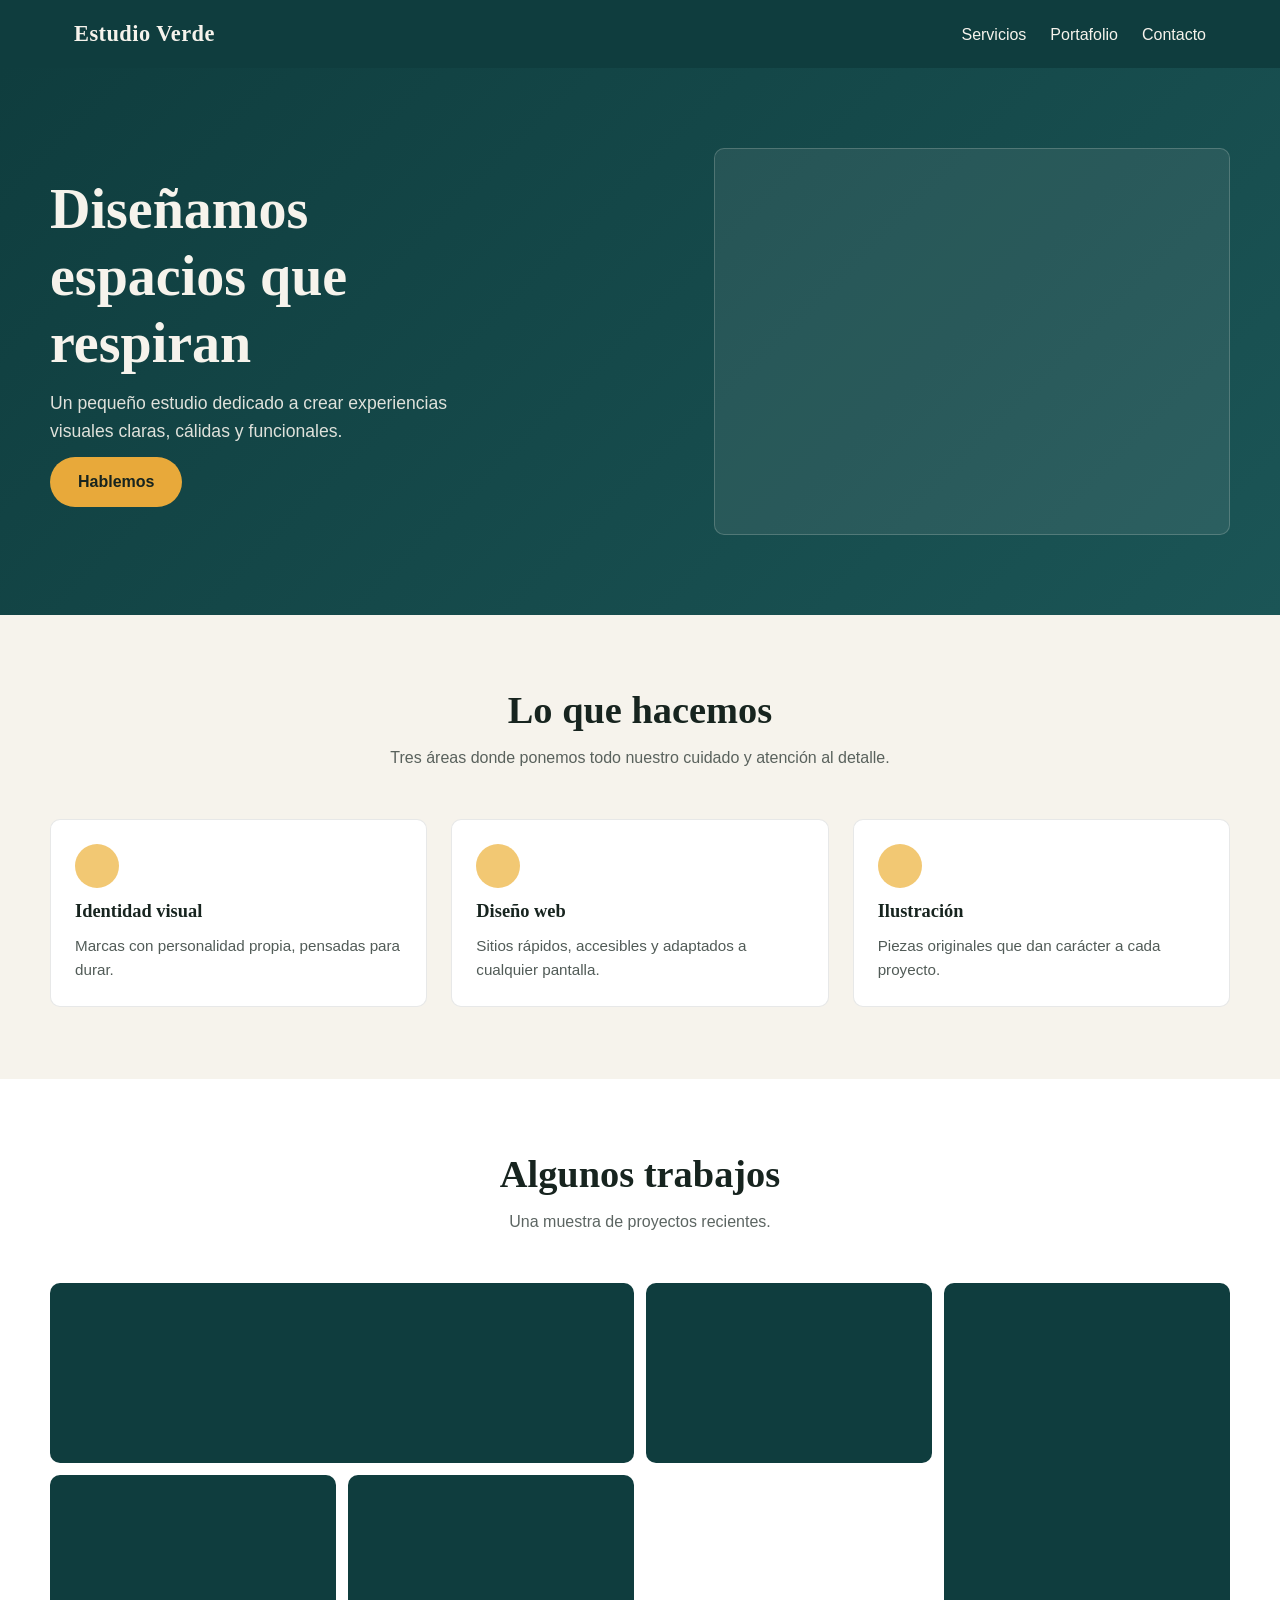
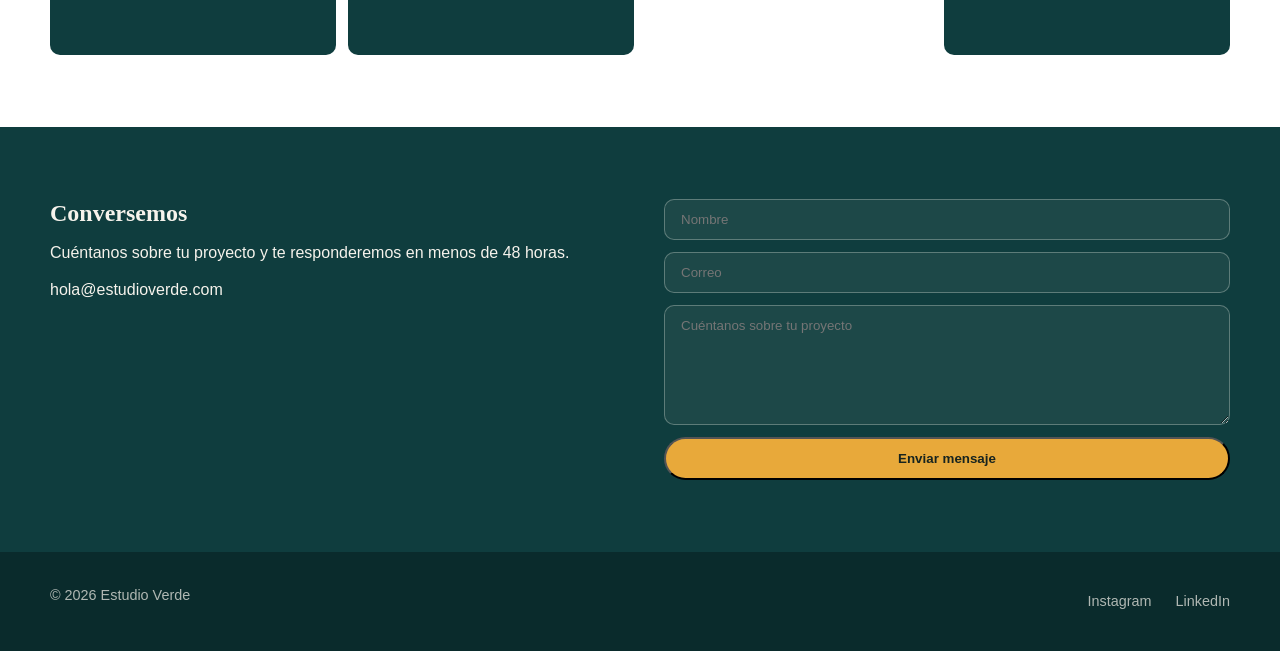
==== des2/index.html @ c8e610b9 "desafio2" ====
<!DOCTYPE html>
<html lang="es">
<head>
<meta charset="UTF-8">
<meta name="viewport" content="width=device-width, initial-scale=1.0">
<title>Demo — Layout Responsive</title>
<link rel="stylesheet" href="styles.css">
</head>
<body>

  <header class="site-header">
    <nav class="navbar">
      <a href="#" class="navbar__brand">Estudio Verde</a>
      <button class="navbar__toggle" aria-label="Abrir menú">☰</button>
      <ul class="navbar__links">
        <li><a href="#servicios">Servicios</a></li>
        <li><a href="#portafolio">Portafolio</a></li>
        <li><a href="#contacto">Contacto</a></li>
      </ul>
    </nav>
  </header>

  <section class="hero">
    <div class="hero__inner">
      <div class="hero__content">
        <h1>Diseñamos espacios que respiran</h1>
        <p>Un pequeño estudio dedicado a crear experiencias visuales claras, cálidas y funcionales.</p>
        <a href="#contacto" class="btn">Hablemos</a>
      </div>
      <div class="hero__media"></div>
    </div>
  </section>

  <section class="section" id="servicios">
    <div class="section__header">
      <h2>Lo que hacemos</h2>
      <p>Tres áreas donde ponemos todo nuestro cuidado y atención al detalle.</p>
    </div>
    <div class="cards-grid">
      <div class="card">
        <div class="card__icon"></div>
        <h3>Identidad visual</h3>
        <p>Marcas con personalidad propia, pensadas para durar.</p>
      </div>
      <div class="card">
        <div class="card__icon"></div>
        <h3>Diseño web</h3>
        <p>Sitios rápidos, accesibles y adaptados a cualquier pantalla.</p>
      </div>
      <div class="card">
        <div class="card__icon"></div>
        <h3>Ilustración</h3>
        <p>Piezas originales que dan carácter a cada proyecto.</p>
      </div>
    </div>
  </section>

  <section class="section section--alt" id="portafolio">
    <div class="section__header">
      <h2>Algunos trabajos</h2>
      <p>Una muestra de proyectos recientes.</p>
    </div>
    <div class="gallery-grid">
      <div class="gallery-grid__item gallery-grid__item--wide"></div>
      <div class="gallery-grid__item"></div>
      <div class="gallery-grid__item gallery-grid__item--tall"></div>
      <div class="gallery-grid__item"></div>
      <div class="gallery-grid__item"></div>
    </div>
  </section>

  <section class="section contact" id="contacto">
    <div class="contact__inner">
      <div class="contact__info">
        <h2>Conversemos</h2>
        <p>Cuéntanos sobre tu proyecto y te responderemos en menos de 48 horas.</p>
        <p>hola@estudioverde.com</p>
      </div>
      <div class="contact__form">
        <form>
          <input type="text" placeholder="Nombre" required>
          <input type="email" placeholder="Correo" required>
          <textarea placeholder="Cuéntanos sobre tu proyecto"></textarea>
          <button type="submit" class="btn">Enviar mensaje</button>
        </form>
      </div>
    </div>
  </section>

  <footer class="site-footer">
    <div class="footer__inner">
      <p>© 2026 Estudio Verde</p>
      <div class="footer__links">
        <a href="#">Instagram</a>
        <a href="#">LinkedIn</a>
      </div>
    </div>
  </footer>

  <script>
    document.querySelector('.navbar__toggle').addEventListener('click', () => {
      document.querySelector('.navbar__links').classList.toggle('is-open');
    });
  </script>
</body>
</html>
---- des2/styles.css ----
/* =========================================================
   ESTILOS BASE Y VARIABLES
   ========================================================= */
:root {
  --color-bg: #0F3D3E;
  --color-bg-alt: #F6F3EC;
  --color-text-light: #F6F3EC;
  --color-text-dark: #17241F;
  --color-accent: #E8A93A;
  --color-accent-soft: #F2C873;
  --color-card-bg: #FFFFFF;
  --color-border: rgba(23, 36, 31, 0.1);

  --font-display: "Georgia", "Iowan Old Style", serif;
  --font-body: "Helvetica Neue", Arial, sans-serif;

  --max-width: 1180px;
  --gap-lg: 3rem;
  --gap-md: 1.5rem;
  --gap-sm: 0.75rem;

  --radius: 10px;
  --transition: 0.25s ease;
}

* {
  box-sizing: border-box;
}

html {
  scroll-behavior: smooth;
}

body {
  margin: 0;
  font-family: var(--font-body);
  color: var(--color-text-dark);
  background-color: var(--color-bg-alt);
  line-height: 1.6;
}

h1, h2, h3 {
  font-family: var(--font-display);
  line-height: 1.2;
  margin: 0 0 var(--gap-sm);
}

p {
  margin: 0 0 var(--gap-sm);
}

a {
  color: inherit;
  text-decoration: none;
}

img {
  max-width: 100%;
  display: block;
}

ul {
  list-style: none;
  margin: 0;
  padding: 0;
}

.container {
  width: 100%;
  max-width: var(--max-width);
  margin: 0 auto;
  padding: 0 1.5rem;
}

/* =========================================================
   HEADER / NAVEGACIÓN — Flexbox
   ========================================================= */
.site-header {
  background-color: var(--color-bg);
  color: var(--color-text-light);
  position: sticky;
  top: 0;
  z-index: 100;
}

.navbar {
  display: flex;
  align-items: center;
  justify-content: space-between;
  padding: 1rem 1.5rem;
  max-width: var(--max-width);
  margin: 0 auto;
  gap: var(--gap-md);
}

.navbar__brand {
  font-family: var(--font-display);
  font-size: 1.4rem;
  font-weight: 700;
  letter-spacing: 0.02em;
}

.navbar__links {
  display: flex;
  gap: var(--gap-md);
  flex-wrap: wrap;
}

.navbar__links a {
  padding: 0.35rem 0;
  border-bottom: 2px solid transparent;
  transition: border-color var(--transition), color var(--transition);
}

.navbar__links a:hover,
.navbar__links a:focus-visible {
  border-color: var(--color-accent);
  color: var(--color-accent-soft);
}

/* Botón hamburguesa (solo visible en móvil) */
.navbar__toggle {
  display: none;
  background: none;
  border: none;
  color: var(--color-text-light);
  font-size: 1.6rem;
  cursor: pointer;
}

/* =========================================================
   HERO — Flexbox
   ========================================================= */
.hero {
  background: linear-gradient(135deg, var(--color-bg) 0%, #1B5556 100%);
  color: var(--color-text-light);
  padding: 5rem 1.5rem;
}

.hero__inner {
  max-width: var(--max-width);
  margin: 0 auto;
  display: flex;
  align-items: center;
  justify-content: space-between;
  gap: var(--gap-lg);
  flex-wrap: wrap;
}

.hero__content {
  flex: 1 1 420px;
}

.hero__content h1 {
  font-size: clamp(2rem, 4vw + 1rem, 3.5rem);
  max-width: 16ch;
}

.hero__content p {
  font-size: 1.1rem;
  max-width: 42ch;
  opacity: 0.9;
}

.hero__media {
  flex: 1 1 320px;
  aspect-ratio: 4 / 3;
  background-color: rgba(246, 243, 236, 0.08);
  border: 1px solid rgba(246, 243, 236, 0.2);
  border-radius: var(--radius);
}

.btn {
  display: inline-block;
  padding: 0.75rem 1.75rem;
  background-color: var(--color-accent);
  color: var(--color-text-dark);
  border-radius: 999px;
  font-weight: 700;
  transition: transform var(--transition), background-color var(--transition);
}

.btn:hover,
.btn:focus-visible {
  transform: translateY(-2px);
  background-color: var(--color-accent-soft);
}

/* =========================================================
   SECCIONES GENERALES
   ========================================================= */
.section {
  padding: 4.5rem 1.5rem;
}

.section--alt {
  background-color: var(--color-card-bg);
}

.section__header {
  max-width: 640px;
  margin: 0 auto var(--gap-lg);
  text-align: center;
}

.section__header h2 {
  font-size: clamp(1.6rem, 2.5vw + 1rem, 2.4rem);
}

.section__header p {
  color: rgba(23, 36, 31, 0.7);
}

/* =========================================================
   SERVICIOS / TARJETAS — CSS Grid
   ========================================================= */
.cards-grid {
  max-width: var(--max-width);
  margin: 0 auto;
  display: grid;
  grid-template-columns: repeat(auto-fit, minmax(240px, 1fr));
  gap: var(--gap-md);
}

.card {
  background-color: var(--color-card-bg);
  border: 1px solid var(--color-border);
  border-radius: var(--radius);
  padding: var(--gap-md);
  transition: transform var(--transition), box-shadow var(--transition);
}

.card:hover {
  transform: translateY(-4px);
  box-shadow: 0 12px 24px rgba(15, 61, 62, 0.12);
}

.card__icon {
  width: 44px;
  height: 44px;
  border-radius: 50%;
  background-color: var(--color-accent-soft);
  margin-bottom: var(--gap-sm);
}

.card h3 {
  font-size: 1.15rem;
}

.card p {
  font-size: 0.95rem;
  color: rgba(23, 36, 31, 0.75);
  margin: 0;
}

/* =========================================================
   GALERÍA / PORTAFOLIO — CSS Grid
   ========================================================= */
.gallery-grid {
  max-width: var(--max-width);
  margin: 0 auto;
  display: grid;
  grid-template-columns: repeat(4, 1fr);
  grid-auto-rows: 180px;
  gap: var(--gap-sm);
}

.gallery-grid__item {
  background-color: var(--color-bg);
  border-radius: var(--radius);
  overflow: hidden;
}

.gallery-grid__item--wide {
  grid-column: span 2;
}

.gallery-grid__item--tall {
  grid-row: span 2;
}

/* =========================================================
   CONTACTO — Flexbox (formulario + info)
   ========================================================= */
.contact {
  background-color: var(--color-bg);
  color: var(--color-text-light);
}

.contact__inner {
  max-width: var(--max-width);
  margin: 0 auto;
  display: flex;
  gap: var(--gap-lg);
  flex-wrap: wrap;
}

.contact__info,
.contact__form {
  flex: 1 1 320px;
}

.contact__form form {
  display: flex;
  flex-direction: column;
  gap: var(--gap-sm);
}

.contact__form input,
.contact__form textarea {
  padding: 0.75rem 1rem;
  border-radius: var(--radius);
  border: 1px solid rgba(246, 243, 236, 0.3);
  background-color: rgba(246, 243, 236, 0.06);
  color: var(--color-text-light);
  font-family: inherit;
}

.contact__form textarea {
  min-height: 120px;
  resize: vertical;
}

/* =========================================================
   FOOTER — Flexbox
   ========================================================= */
.site-footer {
  background-color: #0A2B2C;
  color: rgba(246, 243, 236, 0.7);
  padding: 2rem 1.5rem;
}

.footer__inner {
  max-width: var(--max-width);
  margin: 0 auto;
  display: flex;
  align-items: center;
  justify-content: space-between;
  gap: var(--gap-md);
  flex-wrap: wrap;
  font-size: 0.9rem;
}

.footer__links {
  display: flex;
  gap: var(--gap-md);
}

/* =========================================================
   RESPONSIVE — MEDIA QUERIES
   ========================================================= */

/* Tablets: ≤ 900px */
@media (max-width: 900px) {
  .gallery-grid {
    grid-template-columns: repeat(2, 1fr);
  }

  .gallery-grid__item--wide {
    grid-column: span 2;
  }

  .hero {
    padding: 3.5rem 1.5rem;
  }
}

/* Móviles grandes: ≤ 680px */
@media (max-width: 680px) {
  .navbar__links {
    position: absolute;
    top: 100%;
    left: 0;
    right: 0;
    background-color: var(--color-bg);
    flex-direction: column;
    padding: 1rem 1.5rem;
    gap: var(--gap-sm);
    display: none;
  }

  .navbar__links.is-open {
    display: flex;
  }

  .navbar__toggle {
    display: block;
  }

  .hero__inner {
    text-align: center;
    justify-content: center;
  }

  .section {
    padding: 3rem 1.25rem;
  }

  .gallery-grid {
    grid-template-columns: 1fr;
    grid-auto-rows: 160px;
  }

  .gallery-grid__item--wide,
  .gallery-grid__item--tall {
    grid-column: span 1;
    grid-row: span 1;
  }

  .footer__inner {
    flex-direction: column;
    text-align: center;
  }
}

/* Móviles pequeños: ≤ 420px */
@media (max-width: 420px) {
  .navbar__brand {
    font-size: 1.2rem;
  }

  .btn {
    width: 100%;
    text-align: center;
  }

  .card {
    padding: 1.25rem;
  }
}

/* =========================================================
   ACCESIBILIDAD
   ========================================================= */
:focus-visible {
  outline: 3px solid var(--color-accent);
  outline-offset: 2px;
}

@media (prefers-reduced-motion: reduce) {
  * {
    transition: none !important;
    scroll-behavior: auto !important;
  }
}
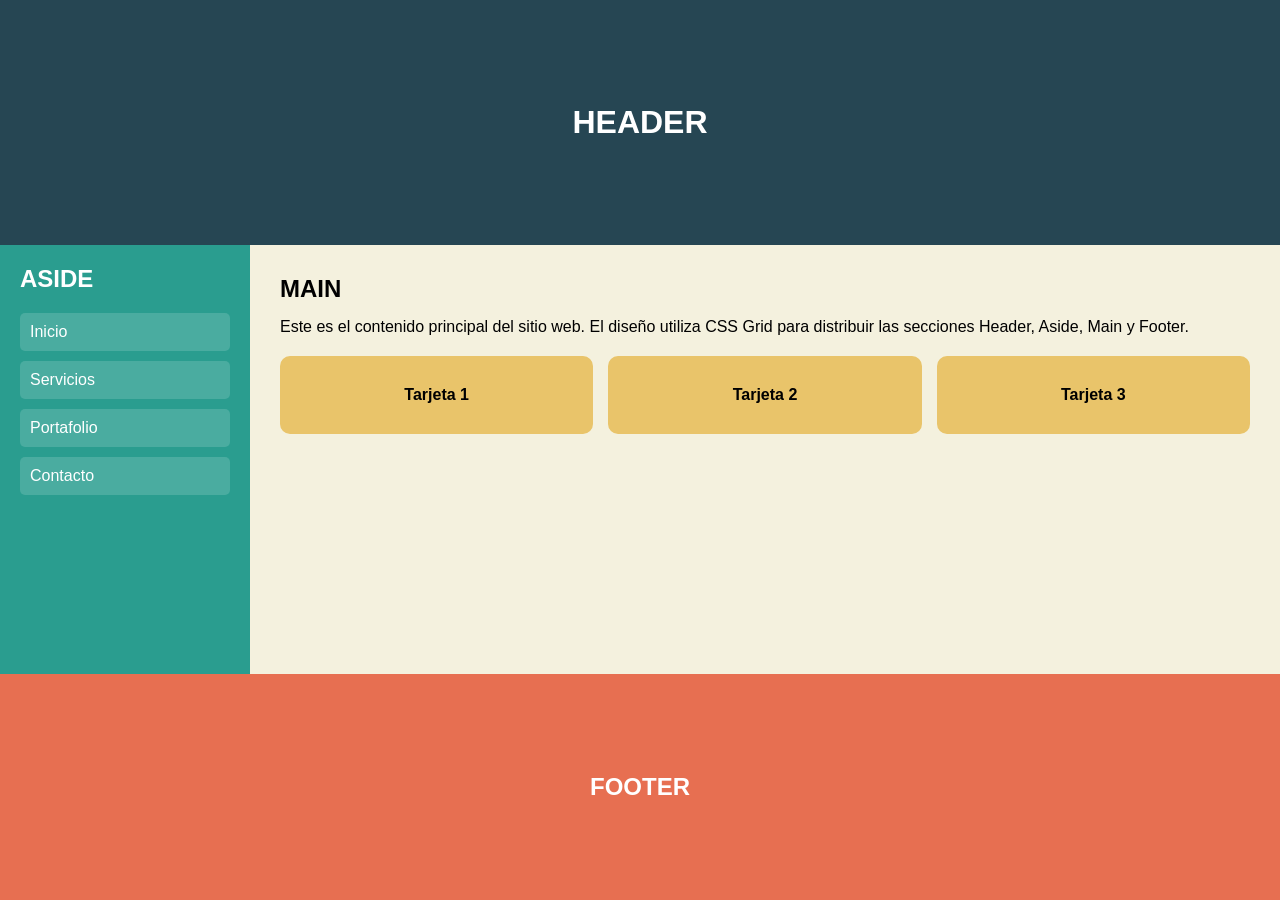
==== commit b6ba3a31: "desafio2 corregido" ====
--- a/des2/index.html
+++ b/des2/index.html
@@ -1,106 +1,55 @@
 <!DOCTYPE html>
 <html lang="es">
+
 <head>
-<meta charset="UTF-8">
-<meta name="viewport" content="width=device-width, initial-scale=1.0">
-<title>Demo — Layout Responsive</title>
-<link rel="stylesheet" href="styles.css">
+    <meta charset="UTF-8">
+    <meta name="viewport" content="width=device-width, initial-scale=1.0">
+    <title>Layout Responsive con CSS Grid</title>
+    <link rel="stylesheet" href="styles.css">
 </head>
+
 <body>
 
-  <header class="site-header">
-    <nav class="navbar">
-      <a href="#" class="navbar__brand">Estudio Verde</a>
-      <button class="navbar__toggle" aria-label="Abrir menú">☰</button>
-      <ul class="navbar__links">
-        <li><a href="#servicios">Servicios</a></li>
-        <li><a href="#portafolio">Portafolio</a></li>
-        <li><a href="#contacto">Contacto</a></li>
-      </ul>
-    </nav>
-  </header>
+    <div class="contenedor">
 
-  <section class="hero">
-    <div class="hero__inner">
-      <div class="hero__content">
-        <h1>Diseñamos espacios que respiran</h1>
-        <p>Un pequeño estudio dedicado a crear experiencias visuales claras, cálidas y funcionales.</p>
-        <a href="#contacto" class="btn">Hablemos</a>
-      </div>
-      <div class="hero__media"></div>
+        <header class="header">
+            <h1>HEADER</h1>
+        </header>
+
+        <aside class="aside">
+            <h2>ASIDE</h2>
+
+            <ul>
+                <li>Inicio</li>
+                <li>Servicios</li>
+                <li>Portafolio</li>
+                <li>Contacto</li>
+            </ul>
+        </aside>
+
+        <main class="main">
+            <h2>MAIN</h2>
+
+            <p>
+                Este es el contenido principal del sitio web.
+                El diseño utiliza CSS Grid para distribuir
+                las secciones Header, Aside, Main y Footer.
+            </p>
+
+            <div class="cards">
+                <div class="card">Tarjeta 1</div>
+                <div class="card">Tarjeta 2</div>
+                <div class="card">Tarjeta 3</div>
+            </div>
+
+        </main>
+
+        <footer class="footer">
+            <h2>FOOTER</h2>
+        </footer>
+
     </div>
-  </section>
 
-  <section class="section" id="servicios">
-    <div class="section__header">
-      <h2>Lo que hacemos</h2>
-      <p>Tres áreas donde ponemos todo nuestro cuidado y atención al detalle.</p>
-    </div>
-    <div class="cards-grid">
-      <div class="card">
-        <div class="card__icon"></div>
-        <h3>Identidad visual</h3>
-        <p>Marcas con personalidad propia, pensadas para durar.</p>
-      </div>
-      <div class="card">
-        <div class="card__icon"></div>
-        <h3>Diseño web</h3>
-        <p>Sitios rápidos, accesibles y adaptados a cualquier pantalla.</p>
-      </div>
-      <div class="card">
-        <div class="card__icon"></div>
-        <h3>Ilustración</h3>
-        <p>Piezas originales que dan carácter a cada proyecto.</p>
-      </div>
-    </div>
-  </section>
+</body>
 
-  <section class="section section--alt" id="portafolio">
-    <div class="section__header">
-      <h2>Algunos trabajos</h2>
-      <p>Una muestra de proyectos recientes.</p>
-    </div>
-    <div class="gallery-grid">
-      <div class="gallery-grid__item gallery-grid__item--wide"></div>
-      <div class="gallery-grid__item"></div>
-      <div class="gallery-grid__item gallery-grid__item--tall"></div>
-      <div class="gallery-grid__item"></div>
-      <div class="gallery-grid__item"></div>
-    </div>
-  </section>
-
-  <section class="section contact" id="contacto">
-    <div class="contact__inner">
-      <div class="contact__info">
-        <h2>Conversemos</h2>
-        <p>Cuéntanos sobre tu proyecto y te responderemos en menos de 48 horas.</p>
-        <p>hola@estudioverde.com</p>
-      </div>
-      <div class="contact__form">
-        <form>
-          <input type="text" placeholder="Nombre" required>
-          <input type="email" placeholder="Correo" required>
-          <textarea placeholder="Cuéntanos sobre tu proyecto"></textarea>
-          <button type="submit" class="btn">Enviar mensaje</button>
-        </form>
-      </div>
-    </div>
-  </section>
-
-  <footer class="site-footer">
-    <div class="footer__inner">
-      <p>© 2026 Estudio Verde</p>
-      <div class="footer__links">
-        <a href="#">Instagram</a>
-        <a href="#">LinkedIn</a>
-      </div>
-    </div>
-  </footer>
-
-  <script>
-    document.querySelector('.navbar__toggle').addEventListener('click', () => {
-      document.querySelector('.navbar__links').classList.toggle('is-open');
-    });
-  </script>
-</body>
-</html>
+</html>
--- a/des2/styles.css
+++ b/des2/styles.css
@@ -1,445 +1,160 @@
-/* =========================================================
-   ESTILOS BASE Y VARIABLES
-   ========================================================= */
-:root {
-  --color-bg: #0F3D3E;
-  --color-bg-alt: #F6F3EC;
-  --color-text-light: #F6F3EC;
-  --color-text-dark: #17241F;
-  --color-accent: #E8A93A;
-  --color-accent-soft: #F2C873;
-  --color-card-bg: #FFFFFF;
-  --color-border: rgba(23, 36, 31, 0.1);
-
-  --font-display: "Georgia", "Iowan Old Style", serif;
-  --font-body: "Helvetica Neue", Arial, sans-serif;
-
-  --max-width: 1180px;
-  --gap-lg: 3rem;
-  --gap-md: 1.5rem;
-  --gap-sm: 0.75rem;
-
-  --radius: 10px;
-  --transition: 0.25s ease;
-}
+/* RESET */
 
 * {
-  box-sizing: border-box;
-}
-
-html {
-  scroll-behavior: smooth;
+    margin: 0;
+    padding: 0;
+    box-sizing: border-box;
 }
 
 body {
-  margin: 0;
-  font-family: var(--font-body);
-  color: var(--color-text-dark);
-  background-color: var(--color-bg-alt);
-  line-height: 1.6;
+    font-family: Arial, sans-serif;
+    min-height: 100vh;
 }
 
-h1, h2, h3 {
-  font-family: var(--font-display);
-  line-height: 1.2;
-  margin: 0 0 var(--gap-sm);
+/* GRID PRINCIPAL */
+
+.contenedor {
+    display: grid;
+    min-height: 100vh;
+
+    grid-template-columns: 250px 1fr;
+
+    grid-template-areas:
+        "header header"
+        "aside main"
+        "footer footer";
 }
 
-p {
-  margin: 0 0 var(--gap-sm);
+/* HEADER */
+
+.header {
+    grid-area: header;
+    background-color: #264653;
+    color: white;
+
+    display: flex;
+    justify-content: center;
+    align-items: center;
+
+    padding: 30px;
 }
 
-a {
-  color: inherit;
-  text-decoration: none;
+/* ASIDE */
+
+.aside {
+    grid-area: aside;
+    background-color: #2A9D8F;
+    color: white;
+
+    padding: 20px;
 }
 
-img {
-  max-width: 100%;
-  display: block;
+.aside h2 {
+    margin-bottom: 20px;
 }
 
-ul {
-  list-style: none;
-  margin: 0;
-  padding: 0;
+.aside ul {
+    list-style: none;
 }
 
-.container {
-  width: 100%;
-  max-width: var(--max-width);
-  margin: 0 auto;
-  padding: 0 1.5rem;
+.aside li {
+    margin-bottom: 10px;
+    padding: 10px;
+    background-color: rgba(255,255,255,0.15);
+    border-radius: 5px;
 }
 
-/* =========================================================
-   HEADER / NAVEGACIÓN — Flexbox
-   ========================================================= */
-.site-header {
-  background-color: var(--color-bg);
-  color: var(--color-text-light);
-  position: sticky;
-  top: 0;
-  z-index: 100;
+/* MAIN */
+
+.main {
+    grid-area: main;
+    background-color: #F4F1DE;
+
+    padding: 30px;
 }
 
-.navbar {
-  display: flex;
-  align-items: center;
-  justify-content: space-between;
-  padding: 1rem 1.5rem;
-  max-width: var(--max-width);
-  margin: 0 auto;
-  gap: var(--gap-md);
+.main h2 {
+    margin-bottom: 15px;
 }
 
-.navbar__brand {
-  font-family: var(--font-display);
-  font-size: 1.4rem;
-  font-weight: 700;
-  letter-spacing: 0.02em;
+.main p {
+    margin-bottom: 20px;
 }
 
-.navbar__links {
-  display: flex;
-  gap: var(--gap-md);
-  flex-wrap: wrap;
-}
+/* TARJETAS */
 
-.navbar__links a {
-  padding: 0.35rem 0;
-  border-bottom: 2px solid transparent;
-  transition: border-color var(--transition), color var(--transition);
-}
+.cards {
+    display: grid;
 
-.navbar__links a:hover,
-.navbar__links a:focus-visible {
-  border-color: var(--color-accent);
-  color: var(--color-accent-soft);
-}
+    grid-template-columns:
+        repeat(auto-fit, minmax(200px, 1fr));
 
-/* Botón hamburguesa (solo visible en móvil) */
-.navbar__toggle {
-  display: none;
-  background: none;
-  border: none;
-  color: var(--color-text-light);
-  font-size: 1.6rem;
-  cursor: pointer;
-}
-
-/* =========================================================
-   HERO — Flexbox
-   ========================================================= */
-.hero {
-  background: linear-gradient(135deg, var(--color-bg) 0%, #1B5556 100%);
-  color: var(--color-text-light);
-  padding: 5rem 1.5rem;
-}
-
-.hero__inner {
-  max-width: var(--max-width);
-  margin: 0 auto;
-  display: flex;
-  align-items: center;
-  justify-content: space-between;
-  gap: var(--gap-lg);
-  flex-wrap: wrap;
-}
-
-.hero__content {
-  flex: 1 1 420px;
-}
-
-.hero__content h1 {
-  font-size: clamp(2rem, 4vw + 1rem, 3.5rem);
-  max-width: 16ch;
-}
-
-.hero__content p {
-  font-size: 1.1rem;
-  max-width: 42ch;
-  opacity: 0.9;
-}
-
-.hero__media {
-  flex: 1 1 320px;
-  aspect-ratio: 4 / 3;
-  background-color: rgba(246, 243, 236, 0.08);
-  border: 1px solid rgba(246, 243, 236, 0.2);
-  border-radius: var(--radius);
-}
-
-.btn {
-  display: inline-block;
-  padding: 0.75rem 1.75rem;
-  background-color: var(--color-accent);
-  color: var(--color-text-dark);
-  border-radius: 999px;
-  font-weight: 700;
-  transition: transform var(--transition), background-color var(--transition);
-}
-
-.btn:hover,
-.btn:focus-visible {
-  transform: translateY(-2px);
-  background-color: var(--color-accent-soft);
-}
-
-/* =========================================================
-   SECCIONES GENERALES
-   ========================================================= */
-.section {
-  padding: 4.5rem 1.5rem;
-}
-
-.section--alt {
-  background-color: var(--color-card-bg);
-}
-
-.section__header {
-  max-width: 640px;
-  margin: 0 auto var(--gap-lg);
-  text-align: center;
-}
-
-.section__header h2 {
-  font-size: clamp(1.6rem, 2.5vw + 1rem, 2.4rem);
-}
-
-.section__header p {
-  color: rgba(23, 36, 31, 0.7);
-}
-
-/* =========================================================
-   SERVICIOS / TARJETAS — CSS Grid
-   ========================================================= */
-.cards-grid {
-  max-width: var(--max-width);
-  margin: 0 auto;
-  display: grid;
-  grid-template-columns: repeat(auto-fit, minmax(240px, 1fr));
-  gap: var(--gap-md);
+    gap: 15px;
 }
 
 .card {
-  background-color: var(--color-card-bg);
-  border: 1px solid var(--color-border);
-  border-radius: var(--radius);
-  padding: var(--gap-md);
-  transition: transform var(--transition), box-shadow var(--transition);
+    background-color: #E9C46A;
+    padding: 30px;
+    text-align: center;
+    border-radius: 10px;
+    font-weight: bold;
 }
 
-.card:hover {
-  transform: translateY(-4px);
-  box-shadow: 0 12px 24px rgba(15, 61, 62, 0.12);
+/* FOOTER */
+
+.footer {
+    grid-area: footer;
+    background-color: #E76F51;
+    color: white;
+
+    display: flex;
+    justify-content: center;
+    align-items: center;
+
+    padding: 25px;
 }
 
-.card__icon {
-  width: 44px;
-  height: 44px;
-  border-radius: 50%;
-  background-color: var(--color-accent-soft);
-  margin-bottom: var(--gap-sm);
+/* RESPONSIVE */
+
+/* Tablets */
+
+@media (max-width: 768px) {
+
+    .contenedor {
+        grid-template-columns: 1fr;
+
+        grid-template-areas:
+            "header"
+            "main"
+            "aside"
+            "footer";
+    }
+
+    .aside {
+        text-align: center;
+    }
 }
 
-.card h3 {
-  font-size: 1.15rem;
-}
+/* Celulares */
 
-.card p {
-  font-size: 0.95rem;
-  color: rgba(23, 36, 31, 0.75);
-  margin: 0;
-}
+@media (max-width: 480px) {
 
-/* =========================================================
-   GALERÍA / PORTAFOLIO — CSS Grid
-   ========================================================= */
-.gallery-grid {
-  max-width: var(--max-width);
-  margin: 0 auto;
-  display: grid;
-  grid-template-columns: repeat(4, 1fr);
-  grid-auto-rows: 180px;
-  gap: var(--gap-sm);
-}
+    .header,
+    .aside,
+    .main,
+    .footer {
+        padding: 15px;
+    }
 
-.gallery-grid__item {
-  background-color: var(--color-bg);
-  border-radius: var(--radius);
-  overflow: hidden;
-}
+    .cards {
+        grid-template-columns: 1fr;
+    }
 
-.gallery-grid__item--wide {
-  grid-column: span 2;
-}
+    h1 {
+        font-size: 1.5rem;
+    }
 
-.gallery-grid__item--tall {
-  grid-row: span 2;
-}
-
-/* =========================================================
-   CONTACTO — Flexbox (formulario + info)
-   ========================================================= */
-.contact {
-  background-color: var(--color-bg);
-  color: var(--color-text-light);
-}
-
-.contact__inner {
-  max-width: var(--max-width);
-  margin: 0 auto;
-  display: flex;
-  gap: var(--gap-lg);
-  flex-wrap: wrap;
-}
-
-.contact__info,
-.contact__form {
-  flex: 1 1 320px;
-}
-
-.contact__form form {
-  display: flex;
-  flex-direction: column;
-  gap: var(--gap-sm);
-}
-
-.contact__form input,
-.contact__form textarea {
-  padding: 0.75rem 1rem;
-  border-radius: var(--radius);
-  border: 1px solid rgba(246, 243, 236, 0.3);
-  background-color: rgba(246, 243, 236, 0.06);
-  color: var(--color-text-light);
-  font-family: inherit;
-}
-
-.contact__form textarea {
-  min-height: 120px;
-  resize: vertical;
-}
-
-/* =========================================================
-   FOOTER — Flexbox
-   ========================================================= */
-.site-footer {
-  background-color: #0A2B2C;
-  color: rgba(246, 243, 236, 0.7);
-  padding: 2rem 1.5rem;
-}
-
-.footer__inner {
-  max-width: var(--max-width);
-  margin: 0 auto;
-  display: flex;
-  align-items: center;
-  justify-content: space-between;
-  gap: var(--gap-md);
-  flex-wrap: wrap;
-  font-size: 0.9rem;
-}
-
-.footer__links {
-  display: flex;
-  gap: var(--gap-md);
-}
-
-/* =========================================================
-   RESPONSIVE — MEDIA QUERIES
-   ========================================================= */
-
-/* Tablets: ≤ 900px */
-@media (max-width: 900px) {
-  .gallery-grid {
-    grid-template-columns: repeat(2, 1fr);
-  }
-
-  .gallery-grid__item--wide {
-    grid-column: span 2;
-  }
-
-  .hero {
-    padding: 3.5rem 1.5rem;
-  }
-}
-
-/* Móviles grandes: ≤ 680px */
-@media (max-width: 680px) {
-  .navbar__links {
-    position: absolute;
-    top: 100%;
-    left: 0;
-    right: 0;
-    background-color: var(--color-bg);
-    flex-direction: column;
-    padding: 1rem 1.5rem;
-    gap: var(--gap-sm);
-    display: none;
-  }
-
-  .navbar__links.is-open {
-    display: flex;
-  }
-
-  .navbar__toggle {
-    display: block;
-  }
-
-  .hero__inner {
-    text-align: center;
-    justify-content: center;
-  }
-
-  .section {
-    padding: 3rem 1.25rem;
-  }
-
-  .gallery-grid {
-    grid-template-columns: 1fr;
-    grid-auto-rows: 160px;
-  }
-
-  .gallery-grid__item--wide,
-  .gallery-grid__item--tall {
-    grid-column: span 1;
-    grid-row: span 1;
-  }
-
-  .footer__inner {
-    flex-direction: column;
-    text-align: center;
-  }
-}
-
-/* Móviles pequeños: ≤ 420px */
-@media (max-width: 420px) {
-  .navbar__brand {
-    font-size: 1.2rem;
-  }
-
-  .btn {
-    width: 100%;
-    text-align: center;
-  }
-
-  .card {
-    padding: 1.25rem;
-  }
-}
-
-/* =========================================================
-   ACCESIBILIDAD
-   ========================================================= */
-:focus-visible {
-  outline: 3px solid var(--color-accent);
-  outline-offset: 2px;
-}
-
-@media (prefers-reduced-motion: reduce) {
-  * {
-    transition: none !important;
-    scroll-behavior: auto !important;
-  }
-}
+    h2 {
+        font-size: 1.2rem;
+    }
+}
